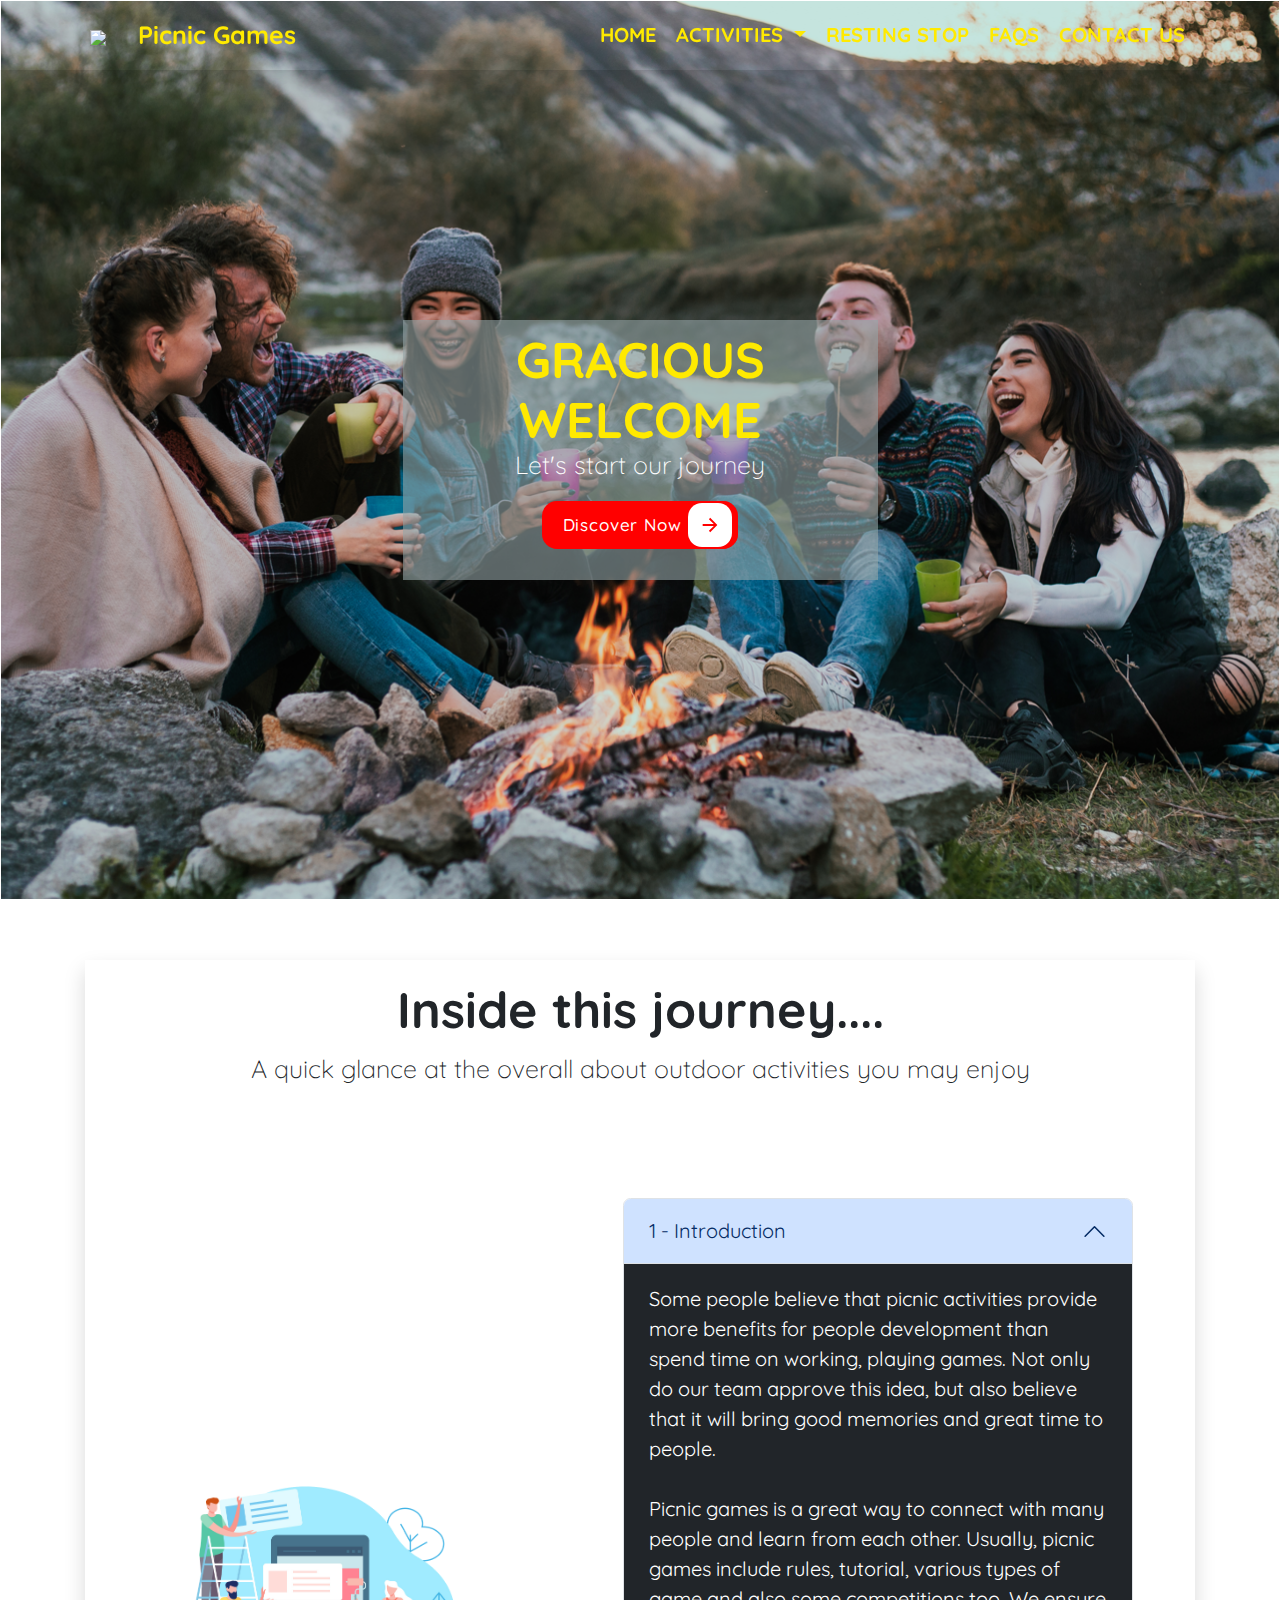
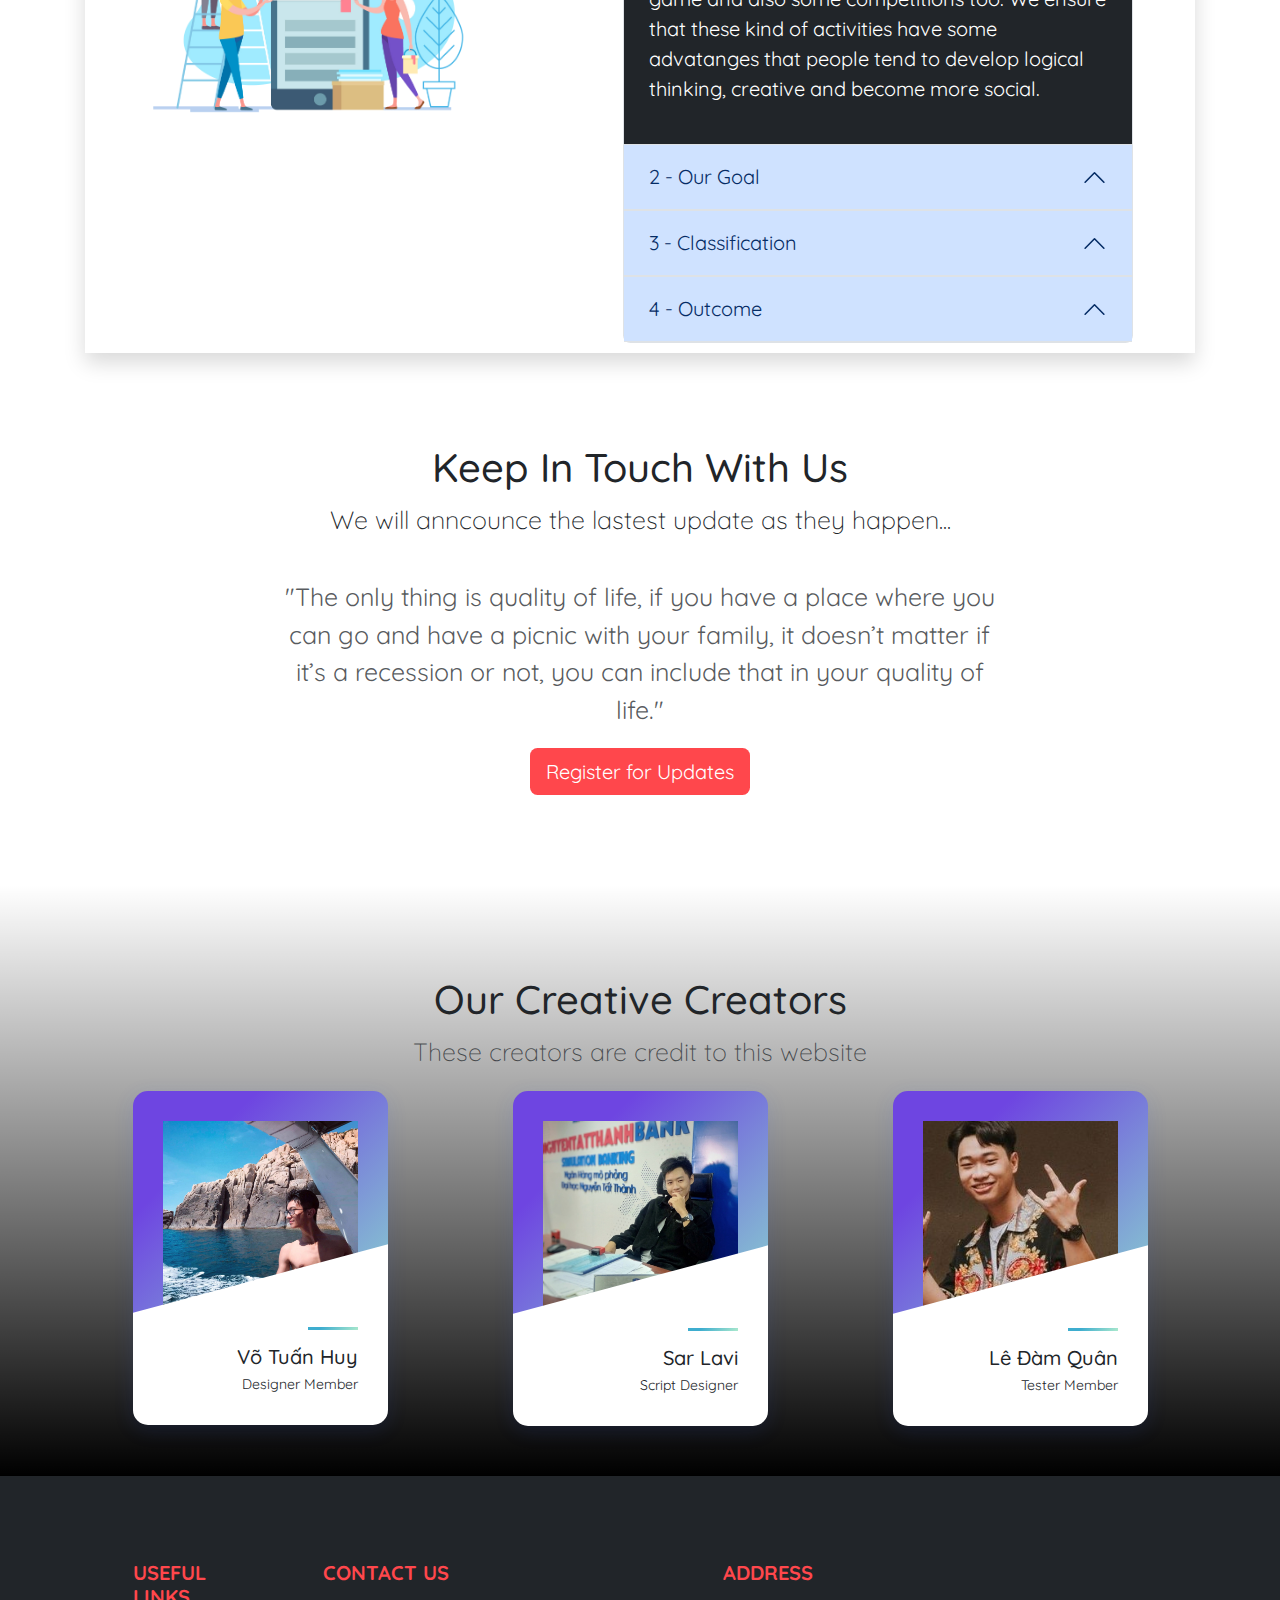
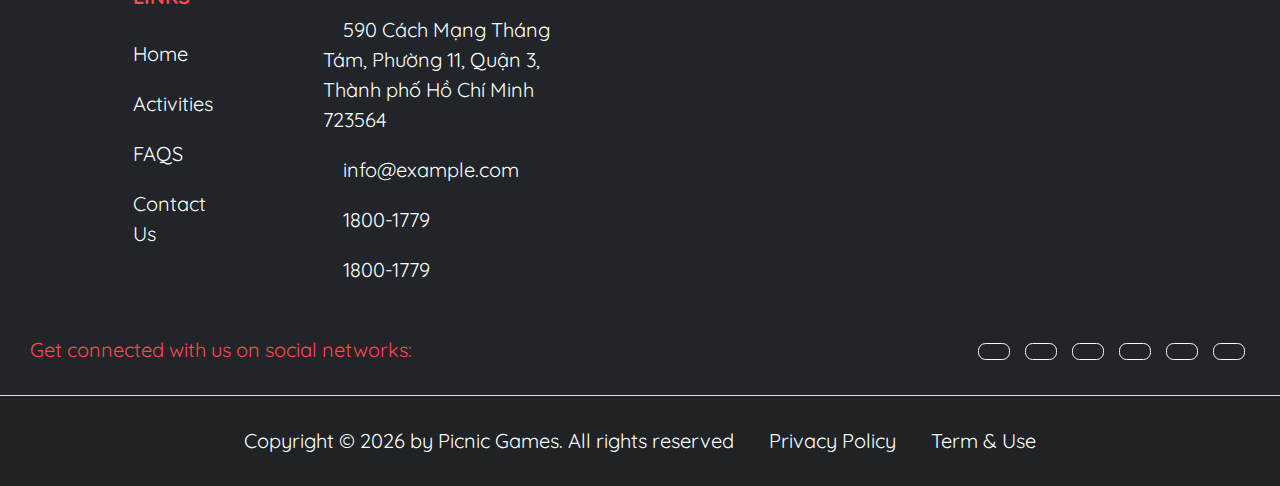
==== Index.html @ 1ca3bf1d "update" ====
<!DOCTYPE html>
<html lang="en">

<head>
    <meta charset="UTF-8">
    <meta http-equiv="X-UA-Compatible" content="IE=edge">
    <meta name="viewport" content="width=device-width, initial-scale=1.0">
    <title>Navbar Demo</title>
    <link href="https://cdn.jsdelivr.net/npm/bootstrap@5.1.2/dist/css/bootstrap.min.css" rel="stylesheet">
    <link rel="stylesheet" href="https://cdn.jsdelivr.net/npm/bootstrap-icons@1.7.1/font/bootstrap-icons.css">
    <link rel="stylesheet" href="https://cdnjs.cloudflare.com/ajax/libs/font-awesome/6.0.0-beta3/css/all.min.css"
        integrity="sha512-Fo3rlrZj/k7ujTnHg4CGR2D7kSs0v4LLanw2qksYuRlEzO+tcaEPQogQ0KaoGN26/zrn20ImR1DfuLWnOo7aBA=="
        crossorigin="anonymous" referrerpolicy="no-referrer" />
    <link rel="preconnect" href="https://fonts.googleapis.com">
    <link rel="preconnect" href="https://fonts.gstatic.com" crossorigin>
    <link href="https://fonts.googleapis.com/css2?family=Quicksand:wght@300;400&display=swap" rel="stylesheet">
    <script src="https://cdnjs.cloudflare.com/ajax/libs/popper.js/1.16.0/umd/popper.min.js"></script>
    <script src="https://cdn.jsdelivr.net/npm/bootstrap@5.1.2/dist/js/bootstrap.bundle.min.js"></script>
    <script src="https://ajax.googleapis.com/ajax/libs/angularjs/1.8.2/angular.min.js"></script>
    <script src="https://ajax.googleapis.com/ajax/libs/angularjs/1.8.2/angular-route.js"></script>
    <script src="https://code.jquery.com/jquery-3.6.0.js"
        integrity="sha256-H+K7U5CnXl1h5ywQfKtSj8PCmoN9aaq30gDh27Xc0jk=" crossorigin="anonymous"></script>
    <style>
        /*(----------Navbar-CSS---------)*/
        * {
            font-size: 20px;
            font-family: 'Quicksand', sans-serif;
        }

        .header {
            background-image: url("Img/winter-covid-friendly-activity-ideas.png");
            background-size: cover;
            height: 100vh;
            background-position: center;
            display: block;
            border: thin solid white;
        }

        .navbar {
            background-color: transparent !important;
            transition: 0.7s ease;
        }

        .navbar.scrolled {
            background: #353839 !important;
        }

        .img {
            margin-right: 1rem;
        }

        @media only screen and (min-width: 1000px) {
            .img {
                width: 75px;
                margin-right: 1rem;
            }
        }

        @media only screen and (max-width: 1000px) {
            .img {
                width: 40px;
                margin-right: 1rem;
            }
        }

        @media only screen and (max-width: 509px) {
            .navbar-nav {
                background-color: black !important;
                padding-left: 10px;
            }
        }


        .navbar-nav .nav-link {
            color: #FFEA00 !important;
        }

        .navbar-nav .nav-item:hover .nav-link {
            color: #FF5733 !important;
        }

        .dropdown-item {
            color: whitesmoke !important;
        }

        .navbar-nav .nav-subitem:hover .dropdown-item {
            color: #FF5733 !important;
            background-color: black !important;
        }

        /*(----------Navbar-CSS-END--------)*/

        /* button 'Discover Now' start */
        .cssbuttons-io-button {
            background: red;
            color: white;
            font-family: inherit;
            padding: 0.35em;
            padding-left: 1.2em;
            font-size: 17px;
            font-weight: 500;
            border-radius: 0.9em;
            border: none;
            letter-spacing: 0.05em;
            display: flex;
            align-items: center;
            box-shadow: inset 0 0 1.6em -0.6em red;
            overflow: hidden;
            position: relative;
            height: 2.8em;
            padding-right: 3.3em;
        }

        .cssbuttons-io-button .icon {
            background: white;
            margin-left: 1em;
            position: absolute;
            display: flex;
            align-items: center;
            justify-content: center;
            height: 2.2em;
            width: 2.2em;
            border-radius: 0.7em;
            box-shadow: 0.1em 0.1em 0.6em 0.2em red;
            right: 0.3em;
            transition: all 0.3s;
        }

        .cssbuttons-io-button:hover .icon {
            width: calc(100% - 0.6em);
        }

        .cssbuttons-io-button .icon svg {
            width: 1.1em;
            transition: transform 0.3s;
            color: red;
        }

        .cssbuttons-io-button:hover .icon svg {
            transform: translateX(0.1em);
        }

        .cssbuttons-io-button:active .icon {
            transform: scale(0.95);
        }

        /* button 'Discover Now' end */

        /*(----------Intro-CSS--------)*/
        /*(----------Intro-CSS-END--------)*/

        /*(----------Footer-CSS---------)*/
        .btn-floating:hover {
            background-color: #ff474c;
        }

        .text-reset {
            text-decoration: none;
        }

        .text-reset:hover {
            color: #ff474c !important;
        }

        /*(----------Footer-CSS-END-------)*/


        /*Creator Css */
        #creators-info {
            background: linear-gradient(to bottom, transparent 0%, black 100%);
            position: relative;
        }

        .single_advisor_profile {
            position: relative;
            margin-bottom: 50px;
            -webkit-transition-duration: 500ms;
            transition-duration: 500ms;
            z-index: 1;
            border-radius: 15px;
            -webkit-box-shadow: 0 0.25rem 1rem 0 rgba(47, 91, 234, 0.125);
            box-shadow: 0 0.25rem 1rem 0 rgba(47, 91, 234, 0.125);
        }

        .single_advisor_profile .advisor_thumb {
            position: relative;
            z-index: 1;
            border-radius: 15px 15px 0 0;
            margin: 0 auto;
            padding: 30px 30px 0 30px;
            background-color: #89d4cf;
            background-image: linear-gradient(315deg, #89d4cf 0%, #6e45e1 74%);
            overflow: hidden;
        }

        .single_advisor_profile .advisor_thumb::after {
            -webkit-transition-duration: 500ms;
            transition-duration: 500ms;
            position: absolute;
            width: 150%;
            height: 80px;
            bottom: -45px;
            left: -25%;
            content: "";
            background-color: #ffffff;
            -webkit-transform: rotate(-15deg);
            transform: rotate(-15deg);
        }


        .single_advisor_profile .advisor_thumb .social-info {
            position: absolute;
            z-index: 1;
            width: 100%;
            bottom: 0;
            right: 30px;
            text-align: right;
        }

        .single_advisor_profile .advisor_thumb .social-info a {
            font-size: 14px;
            color: #020710;
            padding: 0 5px;
        }

        .single_advisor_profile .advisor_thumb .social-info a:hover,
        .single_advisor_profile .advisor_thumb .social-info a:focus {
            color: #3f43fd;
        }

        .single_advisor_profile .advisor_thumb .social-info a:last-child {
            padding-right: 0;
        }

        .single_advisor_profile .single_advisor_details_info {
            position: relative;
            z-index: 1;
            padding: 30px;
            text-align: right;
            -webkit-transition-duration: 500ms;
            transition-duration: 500ms;
            border-radius: 0 0 15px 15px;
            background-color: #ffffff;
        }

        .single_advisor_profile .single_advisor_details_info::after {
            -webkit-transition-duration: 500ms;
            transition-duration: 500ms;
            position: absolute;
            z-index: 1;
            width: 50px;
            height: 3px;
            background-color: #abe9cd;
            background-image: linear-gradient(315deg, #abe9cd 0%, #3eadcf 74%);
            content: "";
            top: 12px;
            right: 30px;
        }

        .single_advisor_profile .single_advisor_details_info h6 {
            margin-bottom: 0.25rem;
            -webkit-transition-duration: 500ms;
            transition-duration: 500ms;
        }


        .single_advisor_profile .single_advisor_details_info p {
            -webkit-transition-duration: 500ms;
            transition-duration: 500ms;
            margin-bottom: 0;
            font-size: 14px;
        }

        .single_advisor_profile:hover .advisor_thumb::after,
        .single_advisor_profile:focus .advisor_thumb::after {
            background-color: #070a57;
        }

        .single_advisor_profile:hover .advisor_thumb .social-info a,
        .single_advisor_profile:focus .advisor_thumb .social-info a {
            color: #ffffff;
        }

        .single_advisor_profile:hover .advisor_thumb .social-info a:hover,
        .single_advisor_profile:hover .advisor_thumb .social-info a:focus,
        .single_advisor_profile:focus .advisor_thumb .social-info a:hover,
        .single_advisor_profile:focus .advisor_thumb .social-info a:focus {
            color: #ff474c;
        }

        .single_advisor_profile:hover .single_advisor_details_info,
        .single_advisor_profile:focus .single_advisor_details_info {
            background-color: #070a57;
        }

        .single_advisor_profile:hover .single_advisor_details_info::after,
        .single_advisor_profile:focus .single_advisor_details_info::after {
            background-color: #ff474c;
        }

        .single_advisor_profile:hover .single_advisor_details_info h6,
        .single_advisor_profile:focus .single_advisor_details_info h6 {
            color: #ffffff;
        }

        .single_advisor_profile:hover .single_advisor_details_info p,
        .single_advisor_profile:focus .single_advisor_details_info p {
            color: #ff474c;
        }

        /*Thumb Responsive for smaller screen */
        @media only screen and (max-width: 575px) {
            .single_advisor_profile .advisor_thumb::after {
                height: 160px;
                bottom: -90px;
            }
        }

        /*Thumb Responsive for smaller screen END*/

        /*Creator Css END*/
    </style>
</head>

<body>
    <!--NavBar Start-->
    <section class="header d-flex flex-column justify-content-center align-content-center">

        <nav class="navbar navbar-expand-lg navbar-dark shadow fixed-top">
            <div class="container">
                <a href="#intro" class="navbar-brand">
                    <img src="Img/nen trang.png" class="img img-fluid align-middle px-sm-1" />
                    <span class="lead fw-bolder" style="color: #FFEA00;">Picnic Games</span>
                </a>


                <!--Toggle Hamburger-->
                <button class="navbar-toggler" type="button" data-bs-toggle="collapse" data-bs-target="#main-nav"
                    aria-controls="main-nav" aria-expanded="false" aria-label="Toggle navigation">
                    <span class="navbar-toggler-icon"></span>
                </button>

                <!--Navbar link-->
                <div class="collapse navbar-collapse justify-content-end align-center" id="main-nav">
                    <ul class="navbar-nav fw-bold">
                        <li class="nav-item">
                            <a class="nav-link" href="Navbar_Demo.html">HOME</a>
                        </li>

                        <li class="nav-item dropdown">
                            <a class="nav-link dropdown-toggle" href="#" data-bs-toggle="dropdown"> ACTIVITIES </a>
                            <ul class="dropdown-menu" style="background-color: black;">
                                <div class="nav-subitem">
                                    <li><a class="dropdown-item" href="#"> GALLERY</a></li>
                                </div>

                                <div class="nav-subitem">
                                    <li><a class="dropdown-item" href="#"> INDOOR</a></li>
                                </div>

                                <div class="nav-subitem">
                                    <li><a class="dropdown-item" href="#"> OUTDOOR</a></li>
                                </div>
                            </ul>
                        </li>

                        <li class="nav-item">
                            <a class="nav-link" href="RestingStop.html">RESTING STOP</a>
                        </li>

                        <li class="nav-item">
                            <a class="nav-link" href="#">FAQS</a>
                        </li>
                        <li class="nav-item">
                            <a class="nav-link" href="ContactUs.html">CONTACT US</a>
                        </li>
                    </ul>
                </div>
            </div>
        </nav>


        <!-- Section Intro -->
        <section id="intro" class="m-2">
            <div class="container">
                <div class="row justify-content-center align-items-center">
                    <div class="col-md-5 text-start text-md-center py-3 py-lg-2"
                        style="background-color: rgba(149, 165, 166, 0.6);">
                        <h1>
                            <div class="display-6 fw-bold" style="color: #FFEA00;">GRACIOUS WELCOME</div>
                            <div class="lead " style="color: white;">Let's start our journey</div>
                        </h1>
                        <!-- butoon 'discover now' start -->
                        <a href="#topic" class="btn btn-lg mb-2 rounded-right">
                            <button class="cssbuttons-io-button "> Discover Now
                                <div class="icon">
                                    <svg xmlns="http://www.w3.org/2000/svg" viewBox="0 0 24 24" width="24" height="24">
                                        <path fill="none" d="M0 0h24v24H0z"></path>
                                        <path fill="currentColor"
                                            d="M16.172 11l-5.364-5.364 1.414-1.414L20 12l-7.778 7.778-1.414-1.414L16.172 13H4v-2z">
                                        </path>
                                    </svg>
                                </div>
                            </button>
                        </a>
                        <!-- butoon 'discover now' end -->
                    </div>
                </div>
            </div>
        </section>
        <!-- Section Intro End -->
    </section>
    <!--NavBar End-->


    <!--Topics at a glance-->
    <div class="container">
        <section id="topic">
            <div class="container shadow">
                <div class="text-center mt-5 mb-1 py-3">
                    <h1 class="fw-bold">Inside this journey....</h1>
                    <p class="lead">
                        A quick glance at the overall about outdoor activities you may enjoy
                    </p>
                </div>

                <!--Row-->
                <div class="row my-3 my-md-5 g-5 justify-content-around align-items-center">
                    <div class="col-6 col-lg-4">
                        <img src="./Img/app.png" alt="Kindle" class="img-fluid">
                    </div>


                    <!--Col-->
                    <div class="col-lg-6 my-2">
                        <!--Accordion-->
                        <div class="accordion" id="chapters">
                            <!--Heading 1-->
                            <div class="accordion-item">
                                <h2 class="accordion-header" id="heading-1">
                                    <button class="accordion-button" type="button" data-bs-toggle="collapse"
                                        data-bs-target="#chapter-1" aria-controls="chapter-1" aria-expanded="true">
                                        1 - Introduction
                                    </button>
                                </h2>
                                <div id="chapter-1" class="accordion-collapse collapse show "
                                    aria-labelledby="heading-1" data-bs-parent="#chapters">
                                    <div class="accordion-body bg-dark" style="color: white;">
                                        <p>
                                            Some people believe that picnic activities provide more benefits for people
                                            development than spend time on working, playing games. Not only do our team
                                            approve this idea, but also believe that it will bring good memories and
                                            great
                                            time to people.<br><br>
                                            Picnic games is a great way to connect with many people and learn from each
                                            other. Usually, picnic games include rules, tutorial, various types of game
                                            and
                                            also some competitions too. We ensure that these kind of activities have
                                            some
                                            advatanges that people tend to develop logical thinking, creative and become
                                            more social.
                                        </p>
                                    </div>
                                </div>
                            </div>
                            <!--Heading 1 End-->

                            <!--Heading 2-->
                            <div class="accordion-item">
                                <h2 class="accordion-header" id="heading-2">
                                    <button class="accordion-button" type="button" data-bs-toggle="collapse"
                                        data-bs-target="#chapter-2" aria-controls="chapter-2" aria-expanded="true">
                                        2 - Our Goal
                                    </button>
                                </h2>
                                <div id="chapter-2" class="accordion-collapse collapse" aria-labelledby="heading-2"
                                    data-bs-parent="#chapters">
                                    <div class="accordion-body bg-dark" style="color: white;">
                                        <p>
                                            In order to bring something news to people, our team are going to create a
                                            website that have a wonderful interface and provide variety of
                                            indoor/outdoor
                                            picnic games that can be enjoyed with all.
                                        </p>
                                    </div>
                                </div>
                            </div>
                            <!--Heading 2 End-->

                            <!--Heading 3-->
                            <div class="accordion-item">
                                <h2 class="accordion-header" id="heading-3">
                                    <button class="accordion-button" type="button" data-bs-toggle="collapse"
                                        data-bs-target="#chapter-3" aria-controls="chapter-3" aria-expanded="true">
                                        3 - Classification
                                    </button>
                                </h2>
                                <div id="chapter-3" class="accordion-collapse collapse " aria-labelledby="heading-3"
                                    data-bs-parent="#chapters">
                                    <div class="accordion-body bg-dark" style="color: white;">
                                        <p>
                                            We planning to divide the topic into 2 sections, which are Indoor and
                                            Outdoor
                                            activities.<br><br>
                                            Each of these activities include different section for all type of ages
                                            (Kids ,
                                            Males, Females and Family games.<br><br>
                                            Also we will provide the videos, tutorials to show the people the
                                            instruction
                                            that help them take part in the games.

                                        </p>
                                    </div>
                                </div>
                            </div>
                            <!--Heading 3 End-->

                            <!--Heading 4-->
                            <div class="accordion-item">
                                <h2 class="accordion-header" id="heading-4">
                                    <button class="accordion-button" type="button" data-bs-toggle="collapse"
                                        data-bs-target="#chapter-4" aria-controls="chapter-4" aria-expanded="true">
                                        4 - Outcome
                                    </button>
                                </h2>
                                <div id="chapter-4" class="accordion-collapse collapse " aria-labelledby="heading-4"
                                    data-bs-parent="#chapters">
                                    <div class="accordion-body bg-dark" style="color: white;">
                                        <p>
                                            In conclusion, picnic games have certain benefits in terms of enhancement in
                                            physical fitness and acquiring social skills respectively.
                                        </p>
                                    </div>
                                </div>
                            </div>
                            <!--Heading 4 End-->
                        </div>
                        <!--Accordion End-->
                    </div>
                    <!--Col End-->
                </div>
                <!--Row End-->
            </div>
            <!--Container End-->
        </section>
    </div>
    <!--Topics at a glance End-->


    <section class="bg-ligt m-5 p-4">
        <div class="text-center">
            <h2>Keep In Touch With Us</h2>
            <p class="lead">
                We will anncounce the lastest update as they happen...
            </p>
        </div>

        <div class="row justify-content-center">
            <div class="col-md-8 text-center">
                <p class="text-muted my-3" style="font-size: 25px;">
                    "The only thing is quality of life, if you have a place where you can go and have a picnic with your
                    family, it doesn’t matter if it’s a recession or not, you can include that in your quality of life."
                </p>
                <button class="btn" style="background-color: #ff474c; color: white;" data-bs-toggle="modal"
                    data-bs-target="#reg-modal">
                    Register for Updates
                </button>
            </div>
        </div>
        </div>
    </section>

    <!--Modal itself-->
    <div class="modal fade" id="reg-modal" tabindex="-1" aria-labelledby="modal-title" aria-hidden="true">
        <div class="modal-dialog">
            <div class="modal-content" id="modal-content">
                <div class="modal-header">
                    <h5 class="modal-title" id="modal-title">Get the Lastest Updates</h5>
                    <button type="button" class="btn-close" data-bs-dismiss="modal" aria-label="Close"></button>
                </div>

                <div class="modal-body">
                    <p>
                        Hi There!
                        <br><br>
                        If there are any difficulties in understading the games, please leave your email, we'll
                        contact you shortly for further details.
                        <br>
                    </p>

                    <label for="modal-email" class="form-label">Your email address : </label>
                    <input type="email" id="modal-email" name="modal-email" class="form-control"
                        placeholder="e.g. votuanhuy@example.com" aria-describedby="helpId">
                    <small id="helpId" class="text-muted"></small>
                </div>

                <div class="modal-footer">
                    <button class="btn" name="required" id="required" value="validate" onclick="required();"
                        style="background-color: #ff474c; color: white;">Submit</button>
                </div>
            </div>
        </div>
    </div>
    <!--Modal itself End-->

    <!--Creators Card-->
    <section id="creators-info">


        <div class="container pt-md-5">

            <div class="text-center pt-4 wow fadeInUp" data-wow-delay="0.2s"
                style="visibility: visible; animation-delay: 0.2s; animation-name: fadeInUp;">
                <h2>Our Creative Creators</h2>
                <p class="lead text-muted">These creators are credit to this website</p>
            </div>


            <div class="row justify-content-center justify-content-md-around align-items-center">
                <!-- First Creator-->
                <div class="col-12 col-sm-6 col-md-4  col-lg-3">
                    <div class="single_advisor_profile wow fadeInUp" data-wow-delay="0.2s"
                        style="visibility: visible; animation-delay: 0.2s; animation-name: fadeInUp;">
                        <!-- Team Thumb-->
                        <div class="advisor_thumb"><img src="Img/First Creator.jpg" style="width: 100%;"
                                alt="First Creator" />
                            <!-- Social Info-->
                            <div class="social-info">
                                <a href="#"><i class="fab fa-facebook-f"></i></a>
                                <a href="#"><i class="fab fa-twitter"></i></a>
                                <a href="#"><i class="fab fa-instagram"></i></a>
                            </div>
                        </div>
                        <!-- Team Details-->
                        <div class="single_advisor_details_info">
                            <h6>Võ Tuấn Huy</h6>
                            <p class="designation">Designer Member</p>
                        </div>
                    </div>
                </div>
                <!-- First Creator End-->

                <!-- Second Creator-->
                <div class="col-12 col-sm-6 col-md-4 col-lg-3">
                    <div class="single_advisor_profile wow fadeInUp" data-wow-delay="0.2s"
                        style="visibility: visible; animation-delay: 0.2s; animation-name: fadeInUp;">
                        <!-- Team Thumb-->
                        <div class="advisor_thumb"><img src="Img/Second Creator.jpg" style="width: 100%;"
                                alt="First Creator" />
                            <!-- Social Info-->
                            <div class="social-info">
                                <a href="#"><i class="fab fa-facebook-f"></i></a>
                                <a href="#"><i class="fab fa-twitter"></i></a>
                                <a href="#"><i class="fab fa-instagram"></i></a>
                            </div>
                        </div>
                        <!-- Team Details-->
                        <div class="single_advisor_details_info">
                            <h6>Sar Lavi</h6>
                            <p class="designation">Script Designer</p>
                        </div>
                    </div>
                </div>
                <!-- Second Creator End-->

                <!-- Third Creator-->
                <div class="col-12 col-sm-6 col-md-4 col-lg-3">
                    <div class="single_advisor_profile wow fadeInUp" data-wow-delay="0.2s"
                        style="visibility: visible; animation-delay: 0.2s; animation-name: fadeInUp;">
                        <!-- Team Thumb-->
                        <div class="advisor_thumb"><img src="Img/Third Creator.jpg" style="width: 100%;"
                                alt="First Creator" />
                            <!-- Social Info-->
                            <div class="social-info">
                                <a href="#"><i class="fab fa-facebook-f"></i></a>
                                <a href="#"><i class="fab fa-twitter"></i></a>
                                <a href="#"><i class="fab fa-instagram"></i></a>
                            </div>
                        </div>
                        <!-- Team Details-->
                        <div class="single_advisor_details_info">
                            <h6>Lê Đàm Quân</h6>
                            <p class="designation">Tester Member</p>
                        </div>
                    </div>
                </div>
                <!-- Third Creator End-->

            </div>
        </div>
    </section>

    <!--Creators Card END-->


    <!-- Footer -->
    <footer class="text-center text-lg-start bg-dark text-white">

        <!-- Section: Links  -->
        <section class="d-flex justify-content-center justify-content-lg-around pt-1">
            <div class="container text-center text-md-start mt-5">
                <!-- Grid row -->
                <div class="row mt-3">

                    <!-- Grid column -->
                    <div class="col col-md-3 col-lg-2 col-xl-1 mx-auto mb-4">
                        <!-- Links -->
                        <h6 class="text-uppercase fw-bold mb-4" style="color: #ff474c;">
                            Useful links
                        </h6>
                        <p>
                            <a href="#intro" class="text-reset">Home</a>
                        </p>
                        <p>
                            <a href="#!" class="text-reset">Activities</a>
                        </p>
                        <p>
                            <a href="#!" class="text-reset">FAQS</a>
                        </p>
                        <p>
                            <a href="#!" class="text-reset">Contact Us</a>
                        </p>
                    </div>
                    <!-- Grid column -->

                    <!-- Grid column -->
                    <div class="col-md-4 col-lg-3 col-xl-3 mx-auto mb-md-0 mb-4">
                        <!-- Links -->
                        <h6 class="text-uppercase fw-bold mb-4" style="color: #ff474c;">
                            Contact Us
                        </h6>
                        <p>
                            <i class="fas fa-home me-3"></i>
                            590 Cách Mạng Tháng Tám, Phường 11, Quận 3, Thành phố Hồ Chí
                            Minh 723564
                        </p>
                        <p>
                            <i class="fas fa-envelope me-3"></i>
                            info@example.com
                        </p>
                        <p><i class="fas fa-phone me-3"></i> 1800-1779</p>
                        <p><i class="fas fa-print me-3"></i> 1800-1779</p>
                    </div>
                    <!-- Grid column -->

                    <!-- Grid column -->
                    <div class="col-md-3 col-lg-4 col-xl-5 mx-auto mb-4">
                        <!-- Content -->
                        <h6 class="text-uppercase fw-bold mb-4 " style="color: #ff474c;">
                            <i class="fas fa-gem me-3"></i>Address
                        </h6>
                        <p>
                            <iframe
                                src="https://www.google.com/maps/embed?pb=!1m14!1m8!1m3!1d15677.2773997461!2d106.6662743!3d10.7868348!3m2!1i1024!2i768!4f13.1!3m3!1m2!1s0x0%3A0xd2ecb62e0d050fe9!2sFPT-Aptech%20Computer%20Education%20HCM!5e0!3m2!1sen!2s!4v1637962975771!5m2!1sen!2s"
                                width="100%" height="100%" style="border:0;" allowfullscreen="" loading="lazy">
                            </iframe>
                        </p>
                    </div>
                    <!-- Grid column -->

                </div>
                <!-- Grid row -->
            </div>
        </section>
        <!-- Section: Links  -->




        <!-- Section: Social media -->
        <section class="d-flex justify-content-center justify-content-lg-between p-4 border-bottom">
            <!-- Left -->
            <div class="me-5 d-none d-lg-block">
                <span style="color: #ff474c;">Get connected with us on social networks:</span>
            </div>
            <!-- Left -->

            <!-- Right -->
            <div>
                <a class="btn btn-outline-light btn-floating m-1 " href="#!" role="button"><i
                        class="fab fa-facebook-f"></i></a>

                <!-- Twitter -->
                <a class="btn btn-outline-light btn-floating m-1" href="#!" role="button"><i
                        class="fab fa-twitter"></i></a>

                <!-- Google -->
                <a class="btn btn-outline-light btn-floating m-1" href="#!" role="button"><i
                        class="fab fa-google"></i></a>

                <!-- Instagram -->
                <a class="btn btn-outline-light btn-floating m-1" href="#!" role="button"><i
                        class="fab fa-instagram"></i></a>

                <!-- Linkedin -->
                <a class="btn btn-outline-light btn-floating m-1" href="#!" role="button"><i
                        class="fab fa-linkedin-in"></i></a>

                <!-- Github -->
                <a class="btn btn-outline-light btn-floating m-1" href="#!" role="button"><i
                        class="fab fa-github"></i></a>
            </div>
            <!-- Right -->
        </section>
        <!-- Section: Social media -->

        <!-- Copyright -->
        <div class="text-center p-4" style="background-color: rgba(0, 0, 0, 0.05);">
            Copyright &copy;
            <script>document.write(new Date().getFullYear());</script> by Picnic Games. All rights reserved
            <div class="d-block d-md-inline-block">
                <a href="#" class="text-reset p-4" style="text-decoration: none;">Privacy Policy</a>
                <a href="#" class="text-reset " style="text-decoration: none;">Term & Use</a>
            </div>
        </div>
        <!-- Copyright -->
    </footer>
    <!-- Footer -->

</body>

<script>
    /*Navbar Color Change When Scroll*/
    $(window).scroll(function () {
        $('nav').toggleClass('scrolled', $(this).scrollTop() > 300);
    });
    /*Navbar Color Change When Scroll End*/


    /*Register Email Check*/
    function required() {
        var form = document.getElementById("modal-content");
        var email = document.getElementById("modal-email").value;
        var pattern = /^\w+([\.-]?\w+)*@\w+([\.-]?\w+)*(\.\w{2,3})+$/;
        if (email.match(pattern)) {
            alert("Hello" + " " + email);
        }
        else {
            alert("Invalid email!!!");
        }

    }
    /*Register Email Check End*/


</script>

</html>
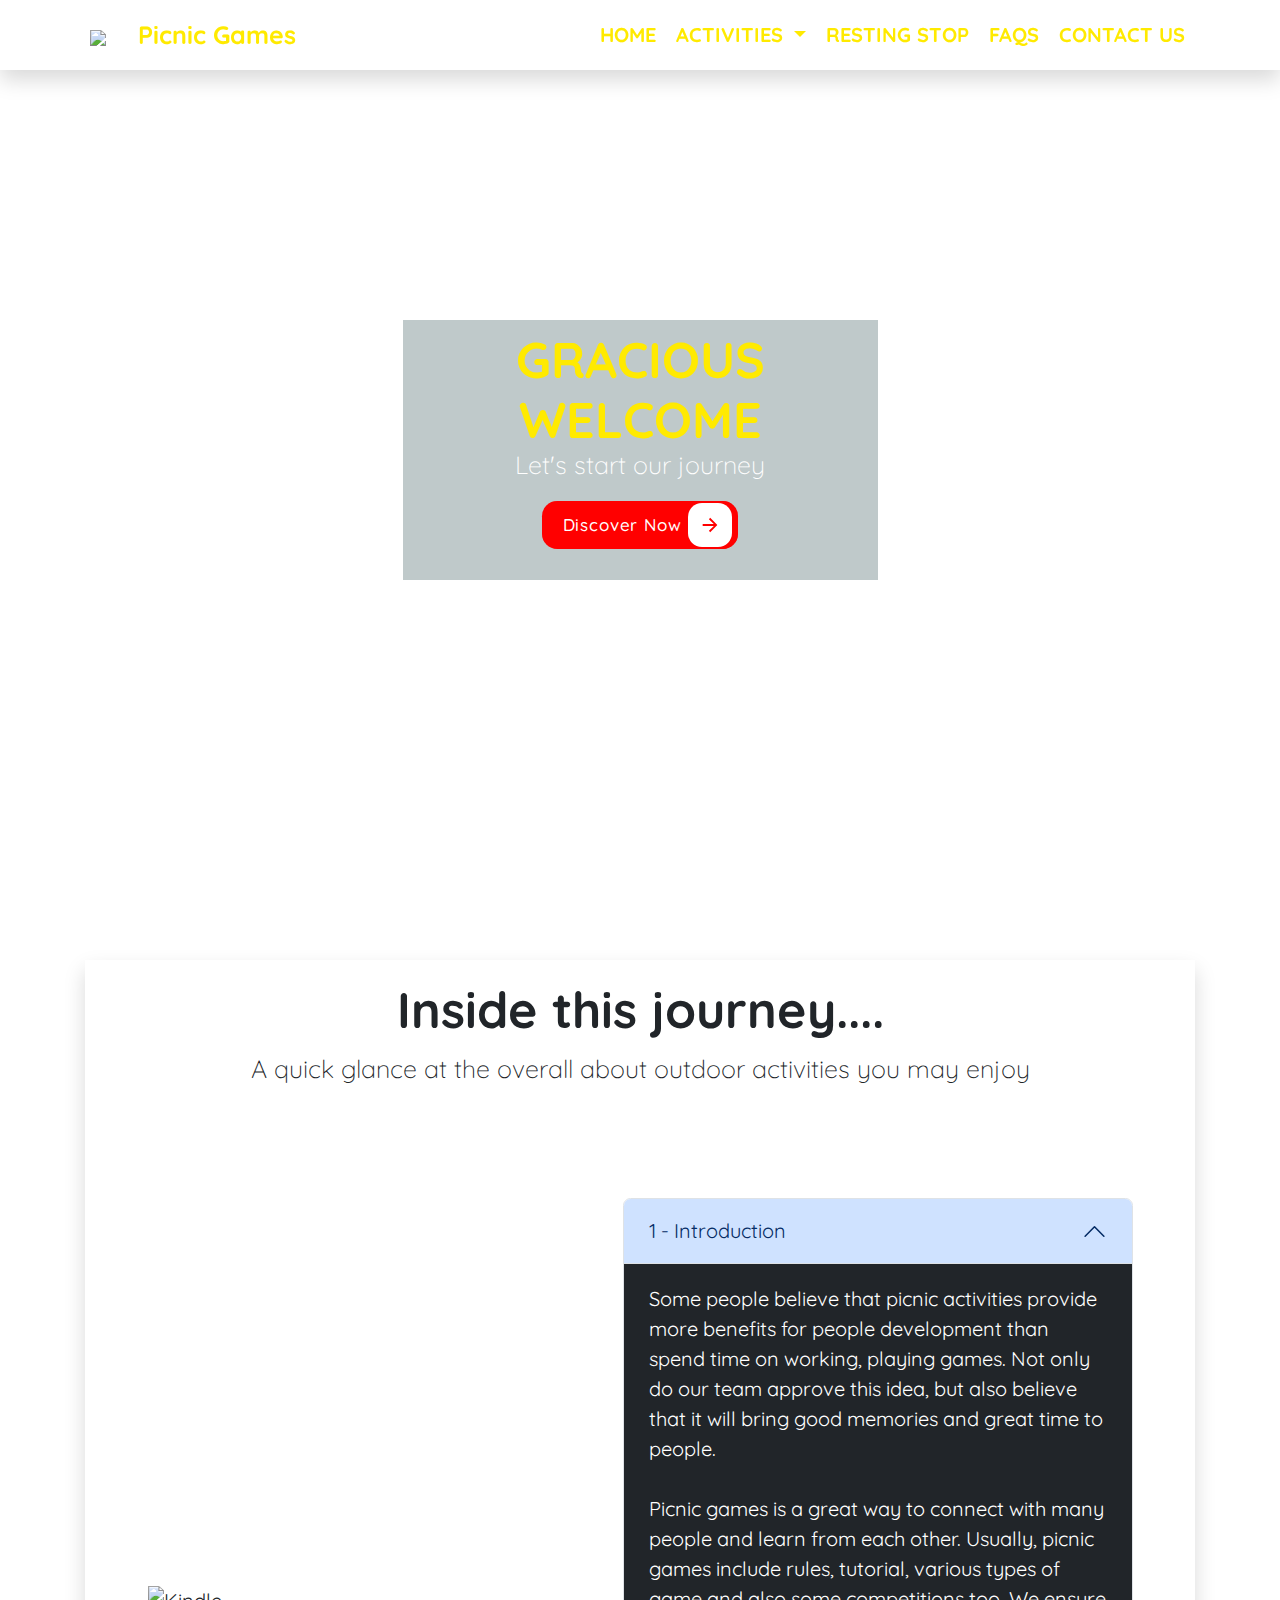
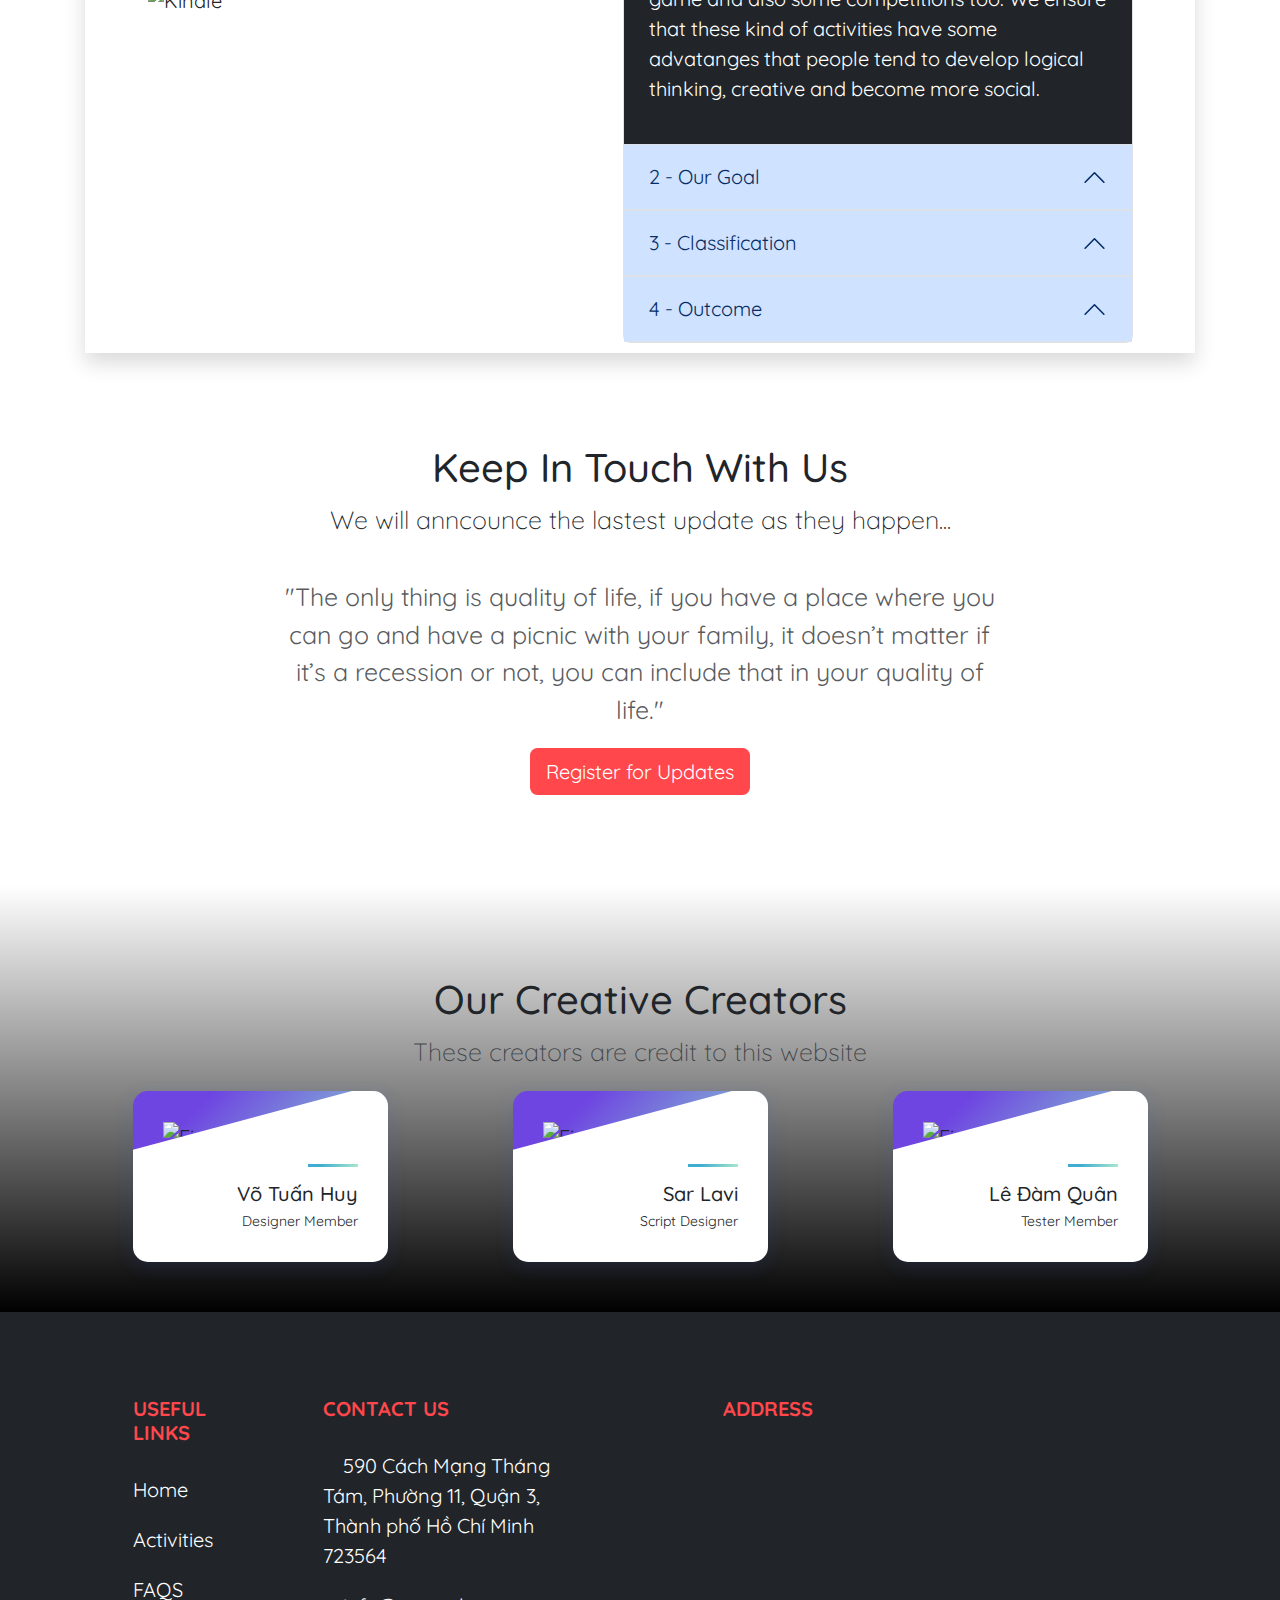
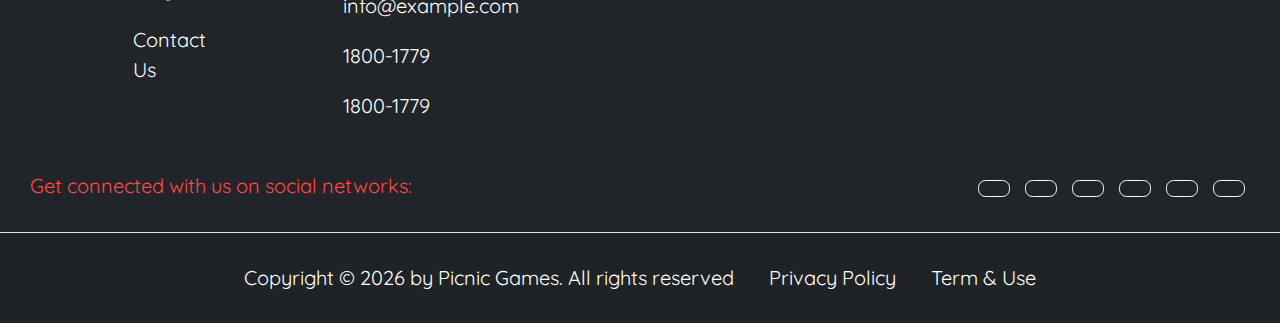
==== commit da311294: "update" ====
--- a/Index.html
+++ b/Index.html
@@ -5,7 +5,7 @@
     <meta charset="UTF-8">
     <meta http-equiv="X-UA-Compatible" content="IE=edge">
     <meta name="viewport" content="width=device-width, initial-scale=1.0">
-    <title>Navbar Demo</title>
+    <title>index</title>
     <link href="https://cdn.jsdelivr.net/npm/bootstrap@5.1.2/dist/css/bootstrap.min.css" rel="stylesheet">
     <link rel="stylesheet" href="https://cdn.jsdelivr.net/npm/bootstrap-icons@1.7.1/font/bootstrap-icons.css">
     <link rel="stylesheet" href="https://cdnjs.cloudflare.com/ajax/libs/font-awesome/6.0.0-beta3/css/all.min.css"
@@ -28,7 +28,7 @@
         }
 
         .header {
-            background-image: url("Img/winter-covid-friendly-activity-ideas.png");
+            background-image: url("img/winter-covid-friendly-activity-ideas.png");
             background-size: cover;
             height: 100vh;
             background-position: center;
@@ -329,7 +329,7 @@
         <nav class="navbar navbar-expand-lg navbar-dark shadow fixed-top">
             <div class="container">
                 <a href="#intro" class="navbar-brand">
-                    <img src="Img/nen trang.png" class="img img-fluid align-middle px-sm-1" />
+                    <img src="img/nen trang.png" class="img img-fluid align-middle px-sm-1" />
                     <span class="lead fw-bolder" style="color: #FFEA00;">Picnic Games</span>
                 </a>
 
@@ -365,14 +365,14 @@
                         </li>
 
                         <li class="nav-item">
-                            <a class="nav-link" href="RestingStop.html">RESTING STOP</a>
+                            <a class="nav-link" href="restingstop.html">RESTING STOP</a>
                         </li>
 
                         <li class="nav-item">
                             <a class="nav-link" href="#">FAQS</a>
                         </li>
                         <li class="nav-item">
-                            <a class="nav-link" href="ContactUs.html">CONTACT US</a>
+                            <a class="nav-link" href="contactus.html">CONTACT US</a>
                         </li>
                     </ul>
                 </div>
@@ -427,7 +427,7 @@
                 <!--Row-->
                 <div class="row my-3 my-md-5 g-5 justify-content-around align-items-center">
                     <div class="col-6 col-lg-4">
-                        <img src="./Img/app.png" alt="Kindle" class="img-fluid">
+                        <img src="./img/app.png" alt="Kindle" class="img-fluid">
                     </div>
 
 
@@ -622,7 +622,7 @@
                     <div class="single_advisor_profile wow fadeInUp" data-wow-delay="0.2s"
                         style="visibility: visible; animation-delay: 0.2s; animation-name: fadeInUp;">
                         <!-- Team Thumb-->
-                        <div class="advisor_thumb"><img src="Img/First Creator.jpg" style="width: 100%;"
+                        <div class="advisor_thumb"><img src="img/First Creator.jpg" style="width: 100%;"
                                 alt="First Creator" />
                             <!-- Social Info-->
                             <div class="social-info">
@@ -645,7 +645,7 @@
                     <div class="single_advisor_profile wow fadeInUp" data-wow-delay="0.2s"
                         style="visibility: visible; animation-delay: 0.2s; animation-name: fadeInUp;">
                         <!-- Team Thumb-->
-                        <div class="advisor_thumb"><img src="Img/Second Creator.jpg" style="width: 100%;"
+                        <div class="advisor_thumb"><img src="img/Second Creator.jpg" style="width: 100%;"
                                 alt="First Creator" />
                             <!-- Social Info-->
                             <div class="social-info">
@@ -668,7 +668,7 @@
                     <div class="single_advisor_profile wow fadeInUp" data-wow-delay="0.2s"
                         style="visibility: visible; animation-delay: 0.2s; animation-name: fadeInUp;">
                         <!-- Team Thumb-->
-                        <div class="advisor_thumb"><img src="Img/Third Creator.jpg" style="width: 100%;"
+                        <div class="advisor_thumb"><img src="img/Third Creator.jpg" style="width: 100%;"
                                 alt="First Creator" />
                             <!-- Social Info-->
                             <div class="social-info">
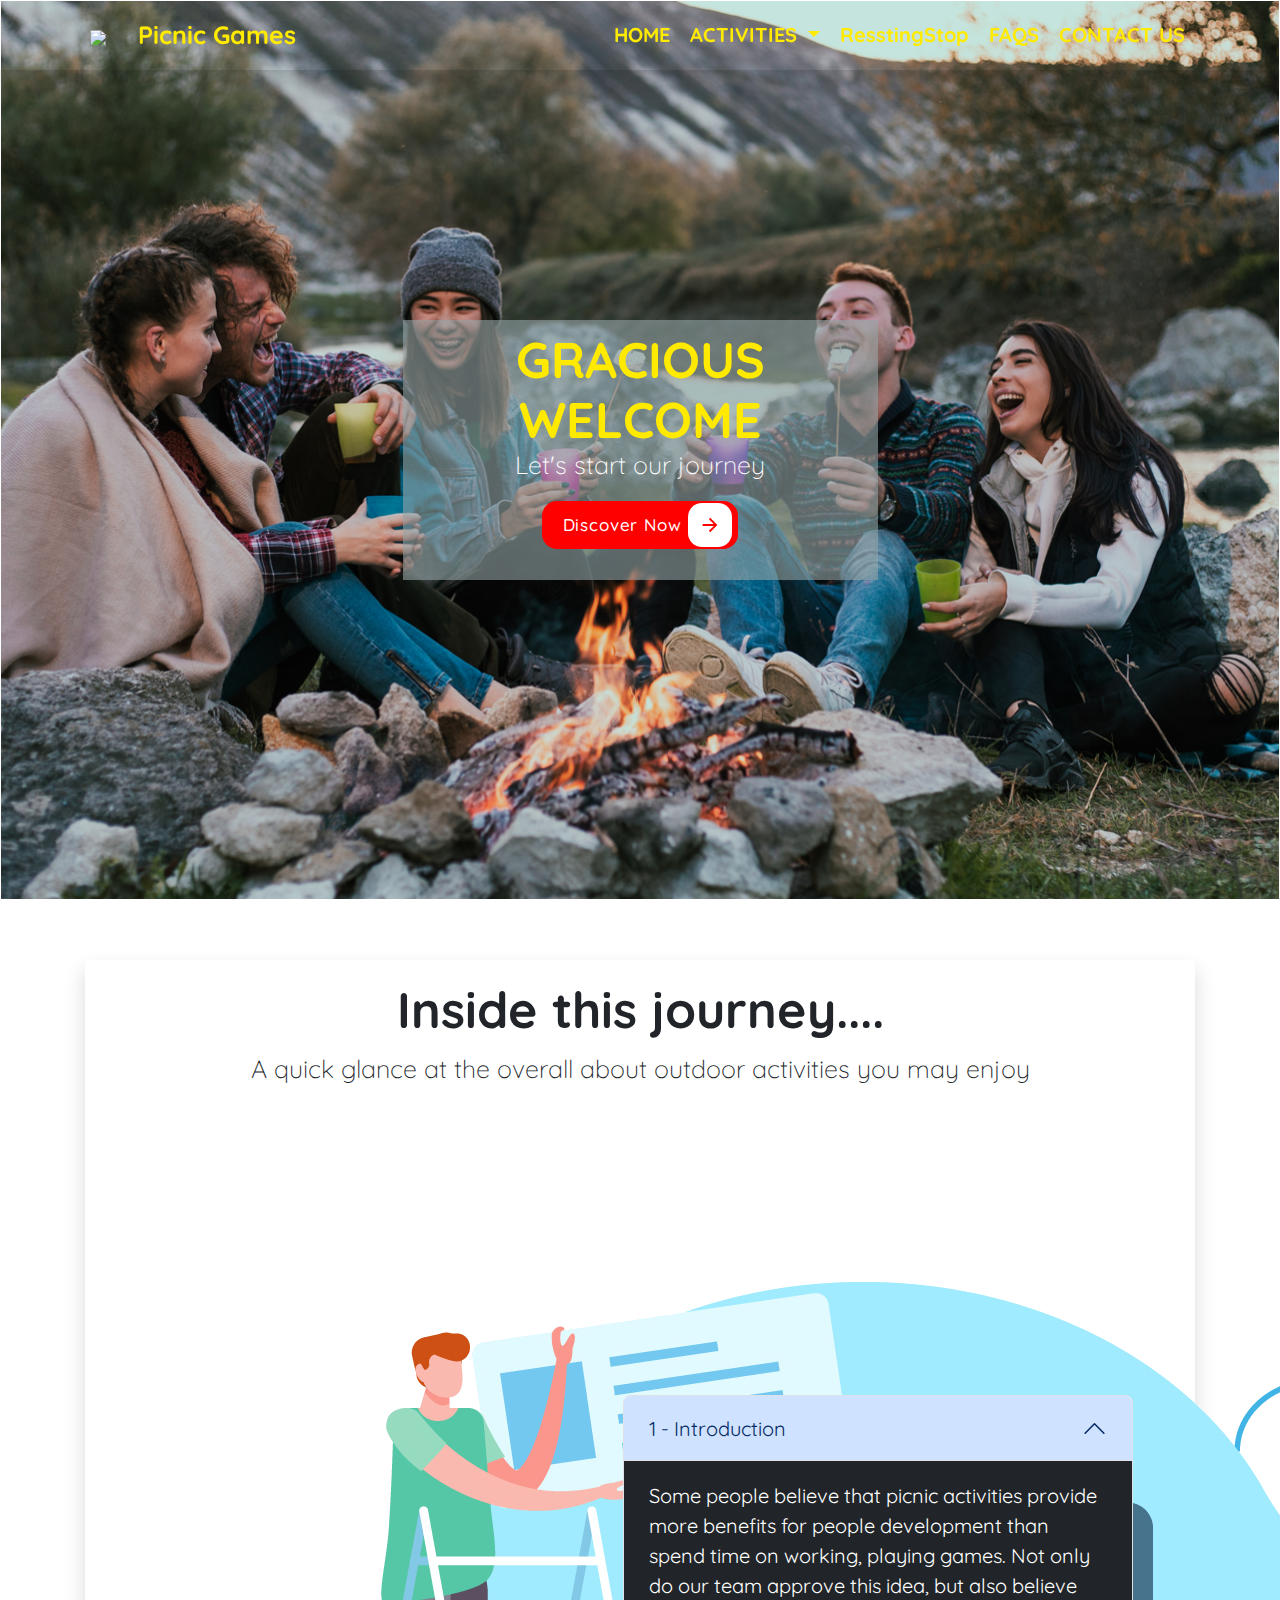
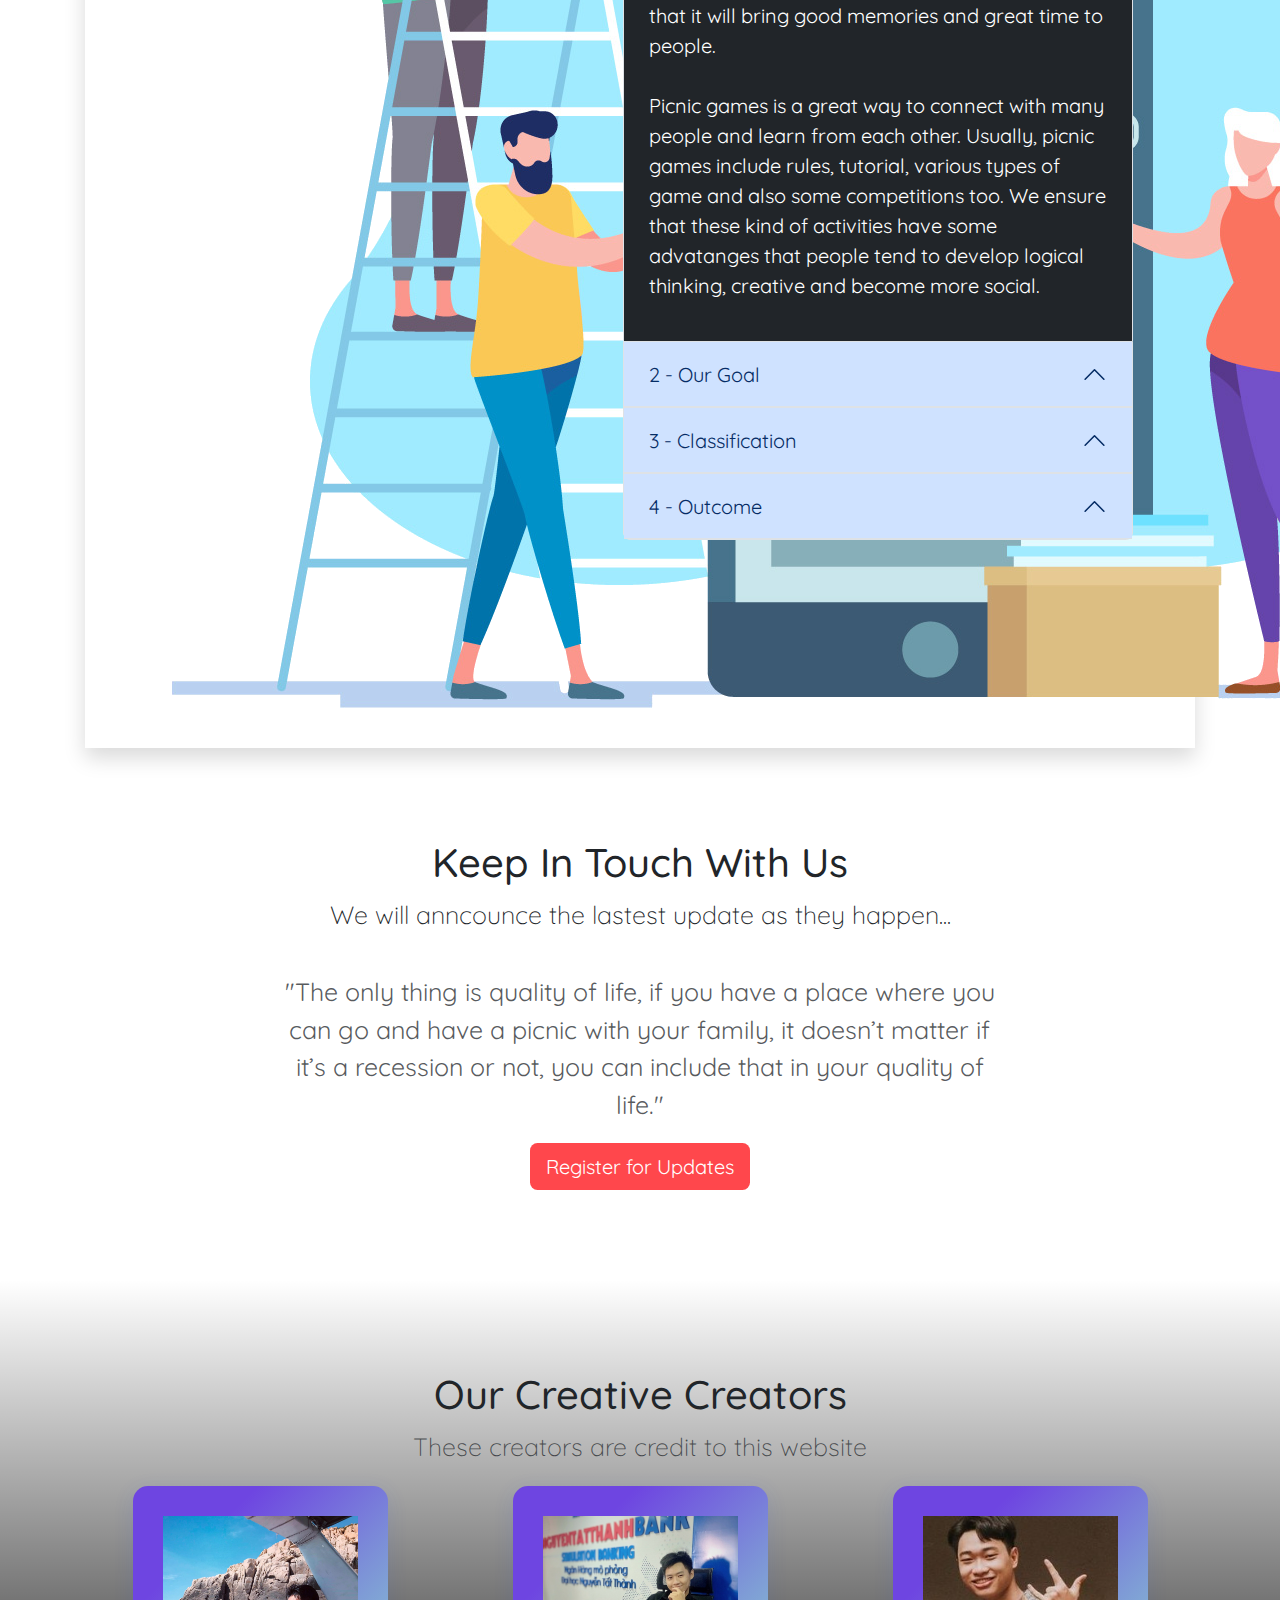
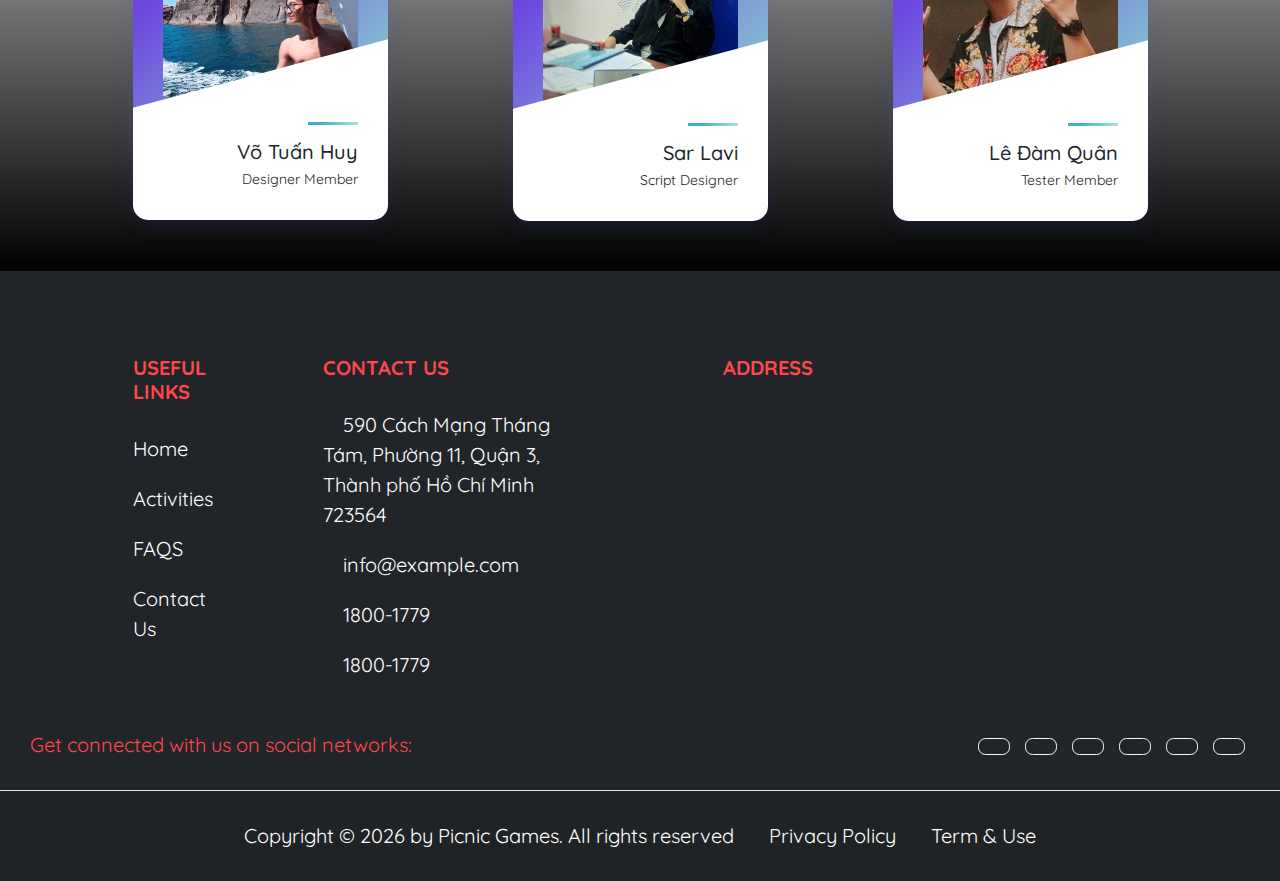
==== commit 7628cf39: "update" ====
--- a/Index.html
+++ b/Index.html
@@ -5,7 +5,7 @@
     <meta charset="UTF-8">
     <meta http-equiv="X-UA-Compatible" content="IE=edge">
     <meta name="viewport" content="width=device-width, initial-scale=1.0">
-    <title>index</title>
+    <title>Index</title>
     <link href="https://cdn.jsdelivr.net/npm/bootstrap@5.1.2/dist/css/bootstrap.min.css" rel="stylesheet">
     <link rel="stylesheet" href="https://cdn.jsdelivr.net/npm/bootstrap-icons@1.7.1/font/bootstrap-icons.css">
     <link rel="stylesheet" href="https://cdnjs.cloudflare.com/ajax/libs/font-awesome/6.0.0-beta3/css/all.min.css"
@@ -28,7 +28,7 @@
         }
 
         .header {
-            background-image: url("img/winter-covid-friendly-activity-ideas.png");
+            background-image: url("Img/winter-covid-friendly-activity-ideas.png");
             background-size: cover;
             height: 100vh;
             background-position: center;
@@ -45,19 +45,19 @@
             background: #353839 !important;
         }
 
-        .img {
+        .Img {
             margin-right: 1rem;
         }
 
         @media only screen and (min-width: 1000px) {
-            .img {
+            .Img {
                 width: 75px;
                 margin-right: 1rem;
             }
         }
 
         @media only screen and (max-width: 1000px) {
-            .img {
+            .Img {
                 width: 40px;
                 margin-right: 1rem;
             }
@@ -176,7 +176,7 @@
             margin-bottom: 50px;
             -webkit-transition-duration: 500ms;
             transition-duration: 500ms;
-            z-index: 1;
+            z-Index: 1;
             border-radius: 15px;
             -webkit-box-shadow: 0 0.25rem 1rem 0 rgba(47, 91, 234, 0.125);
             box-shadow: 0 0.25rem 1rem 0 rgba(47, 91, 234, 0.125);
@@ -184,7 +184,7 @@
 
         .single_advisor_profile .advisor_thumb {
             position: relative;
-            z-index: 1;
+            z-Index: 1;
             border-radius: 15px 15px 0 0;
             margin: 0 auto;
             padding: 30px 30px 0 30px;
@@ -210,7 +210,7 @@
 
         .single_advisor_profile .advisor_thumb .social-info {
             position: absolute;
-            z-index: 1;
+            z-Index: 1;
             width: 100%;
             bottom: 0;
             right: 30px;
@@ -234,7 +234,7 @@
 
         .single_advisor_profile .single_advisor_details_info {
             position: relative;
-            z-index: 1;
+            z-Index: 1;
             padding: 30px;
             text-align: right;
             -webkit-transition-duration: 500ms;
@@ -247,7 +247,7 @@
             -webkit-transition-duration: 500ms;
             transition-duration: 500ms;
             position: absolute;
-            z-index: 1;
+            z-Index: 1;
             width: 50px;
             height: 3px;
             background-color: #abe9cd;
@@ -329,7 +329,7 @@
         <nav class="navbar navbar-expand-lg navbar-dark shadow fixed-top">
             <div class="container">
                 <a href="#intro" class="navbar-brand">
-                    <img src="img/nen trang.png" class="img img-fluid align-middle px-sm-1" />
+                    <Img src="Img/nen trang.png" class="Img Img-fluid align-middle px-sm-1" />
                     <span class="lead fw-bolder" style="color: #FFEA00;">Picnic Games</span>
                 </a>
 
@@ -365,14 +365,14 @@
                         </li>
 
                         <li class="nav-item">
-                            <a class="nav-link" href="restingstop.html">RESTING STOP</a>
+                            <a class="nav-link" href="ResstingStop.html">ResstingStop</a>
                         </li>
 
                         <li class="nav-item">
                             <a class="nav-link" href="#">FAQS</a>
                         </li>
                         <li class="nav-item">
-                            <a class="nav-link" href="contactus.html">CONTACT US</a>
+                            <a class="nav-link" href="ContactUs.html">CONTACT US</a>
                         </li>
                     </ul>
                 </div>
@@ -427,7 +427,7 @@
                 <!--Row-->
                 <div class="row my-3 my-md-5 g-5 justify-content-around align-items-center">
                     <div class="col-6 col-lg-4">
-                        <img src="./img/app.png" alt="Kindle" class="img-fluid">
+                        <Img src="./Img/app.png" alt="Kindle" class="Img-fluid">
                     </div>
 
 
@@ -571,7 +571,7 @@
     </section>
 
     <!--Modal itself-->
-    <div class="modal fade" id="reg-modal" tabindex="-1" aria-labelledby="modal-title" aria-hidden="true">
+    <div class="modal fade" id="reg-modal" tabIndex="-1" aria-labelledby="modal-title" aria-hidden="true">
         <div class="modal-dialog">
             <div class="modal-content" id="modal-content">
                 <div class="modal-header">
@@ -622,7 +622,7 @@
                     <div class="single_advisor_profile wow fadeInUp" data-wow-delay="0.2s"
                         style="visibility: visible; animation-delay: 0.2s; animation-name: fadeInUp;">
                         <!-- Team Thumb-->
-                        <div class="advisor_thumb"><img src="img/First Creator.jpg" style="width: 100%;"
+                        <div class="advisor_thumb"><Img src="Img/First Creator.jpg" style="width: 100%;"
                                 alt="First Creator" />
                             <!-- Social Info-->
                             <div class="social-info">
@@ -645,7 +645,7 @@
                     <div class="single_advisor_profile wow fadeInUp" data-wow-delay="0.2s"
                         style="visibility: visible; animation-delay: 0.2s; animation-name: fadeInUp;">
                         <!-- Team Thumb-->
-                        <div class="advisor_thumb"><img src="img/Second Creator.jpg" style="width: 100%;"
+                        <div class="advisor_thumb"><Img src="Img/Second Creator.jpg" style="width: 100%;"
                                 alt="First Creator" />
                             <!-- Social Info-->
                             <div class="social-info">
@@ -668,7 +668,7 @@
                     <div class="single_advisor_profile wow fadeInUp" data-wow-delay="0.2s"
                         style="visibility: visible; animation-delay: 0.2s; animation-name: fadeInUp;">
                         <!-- Team Thumb-->
-                        <div class="advisor_thumb"><img src="img/Third Creator.jpg" style="width: 100%;"
+                        <div class="advisor_thumb"><Img src="Img/Third Creator.jpg" style="width: 100%;"
                                 alt="First Creator" />
                             <!-- Social Info-->
                             <div class="social-info">
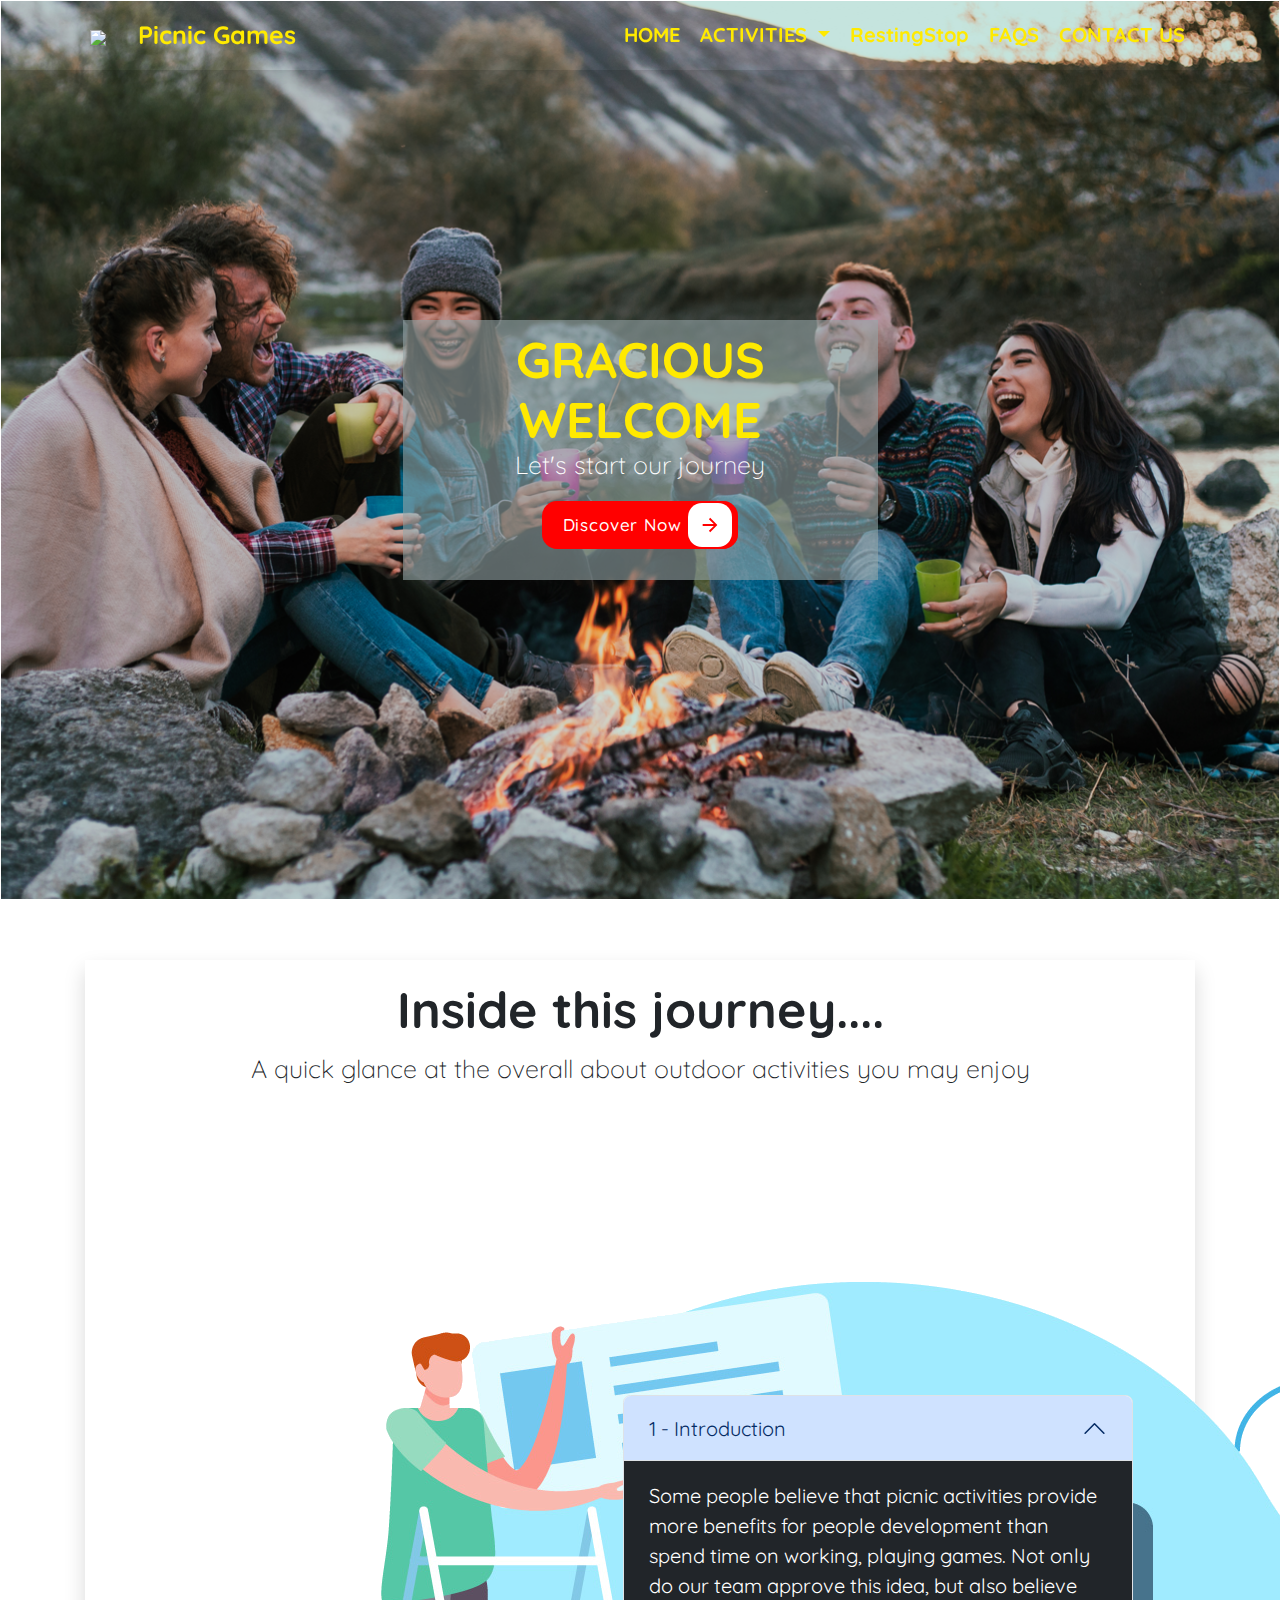
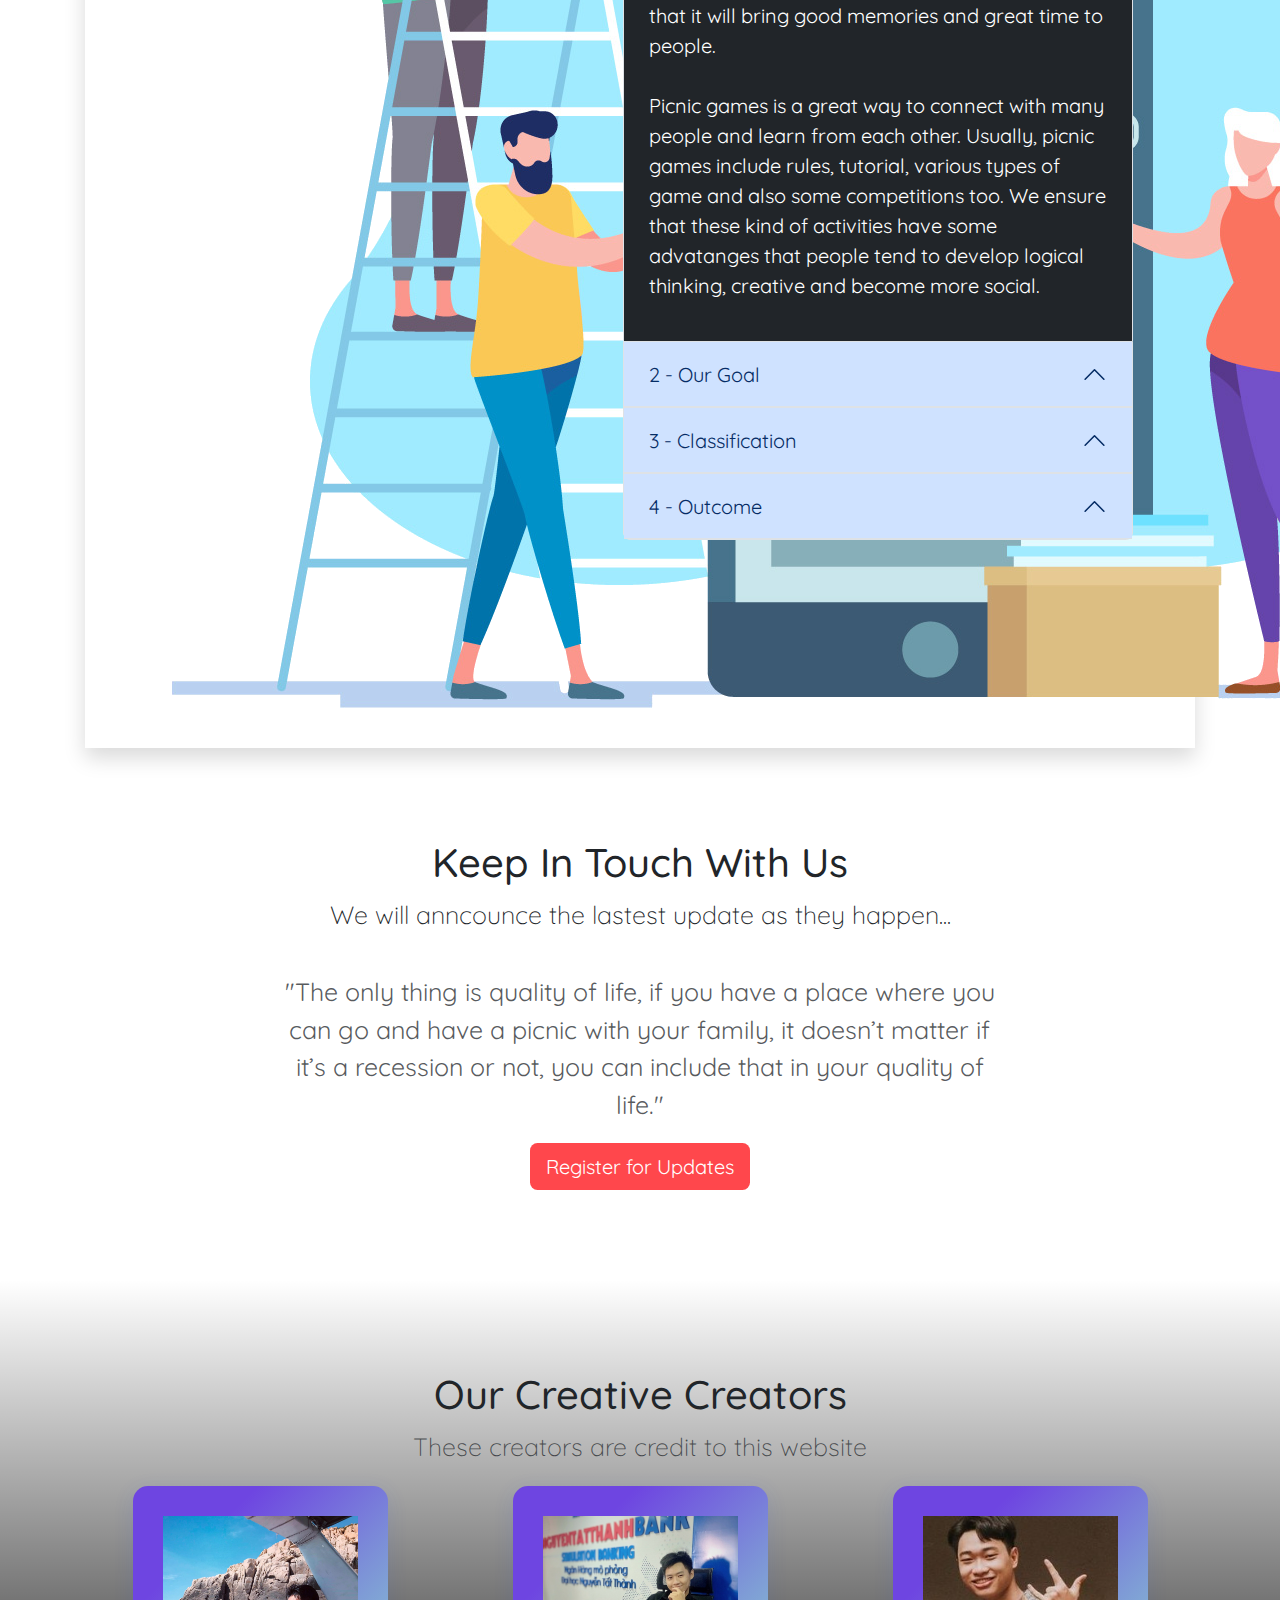
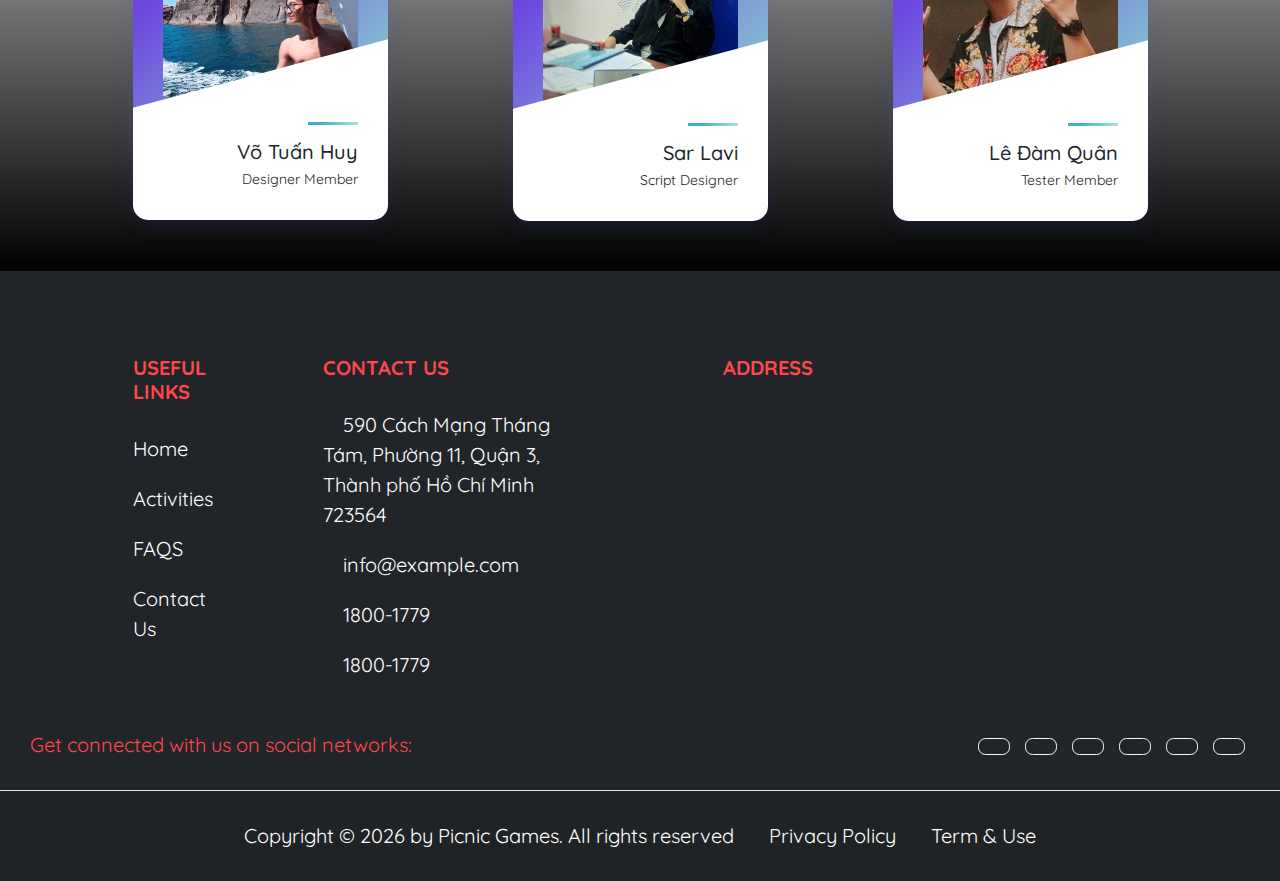
==== commit 7b8f16f3: "update" ====
--- a/Index.html
+++ b/Index.html
@@ -344,7 +344,7 @@
                 <div class="collapse navbar-collapse justify-content-end align-center" id="main-nav">
                     <ul class="navbar-nav fw-bold">
                         <li class="nav-item">
-                            <a class="nav-link" href="Navbar_Demo.html">HOME</a>
+                            <a class="nav-link" href="Index.html">HOME</a>
                         </li>
 
                         <li class="nav-item dropdown">
@@ -365,7 +365,7 @@
                         </li>
 
                         <li class="nav-item">
-                            <a class="nav-link" href="ResstingStop.html">ResstingStop</a>
+                            <a class="nav-link" href="RestingStop.html">RestingStop</a>
                         </li>
 
                         <li class="nav-item">
